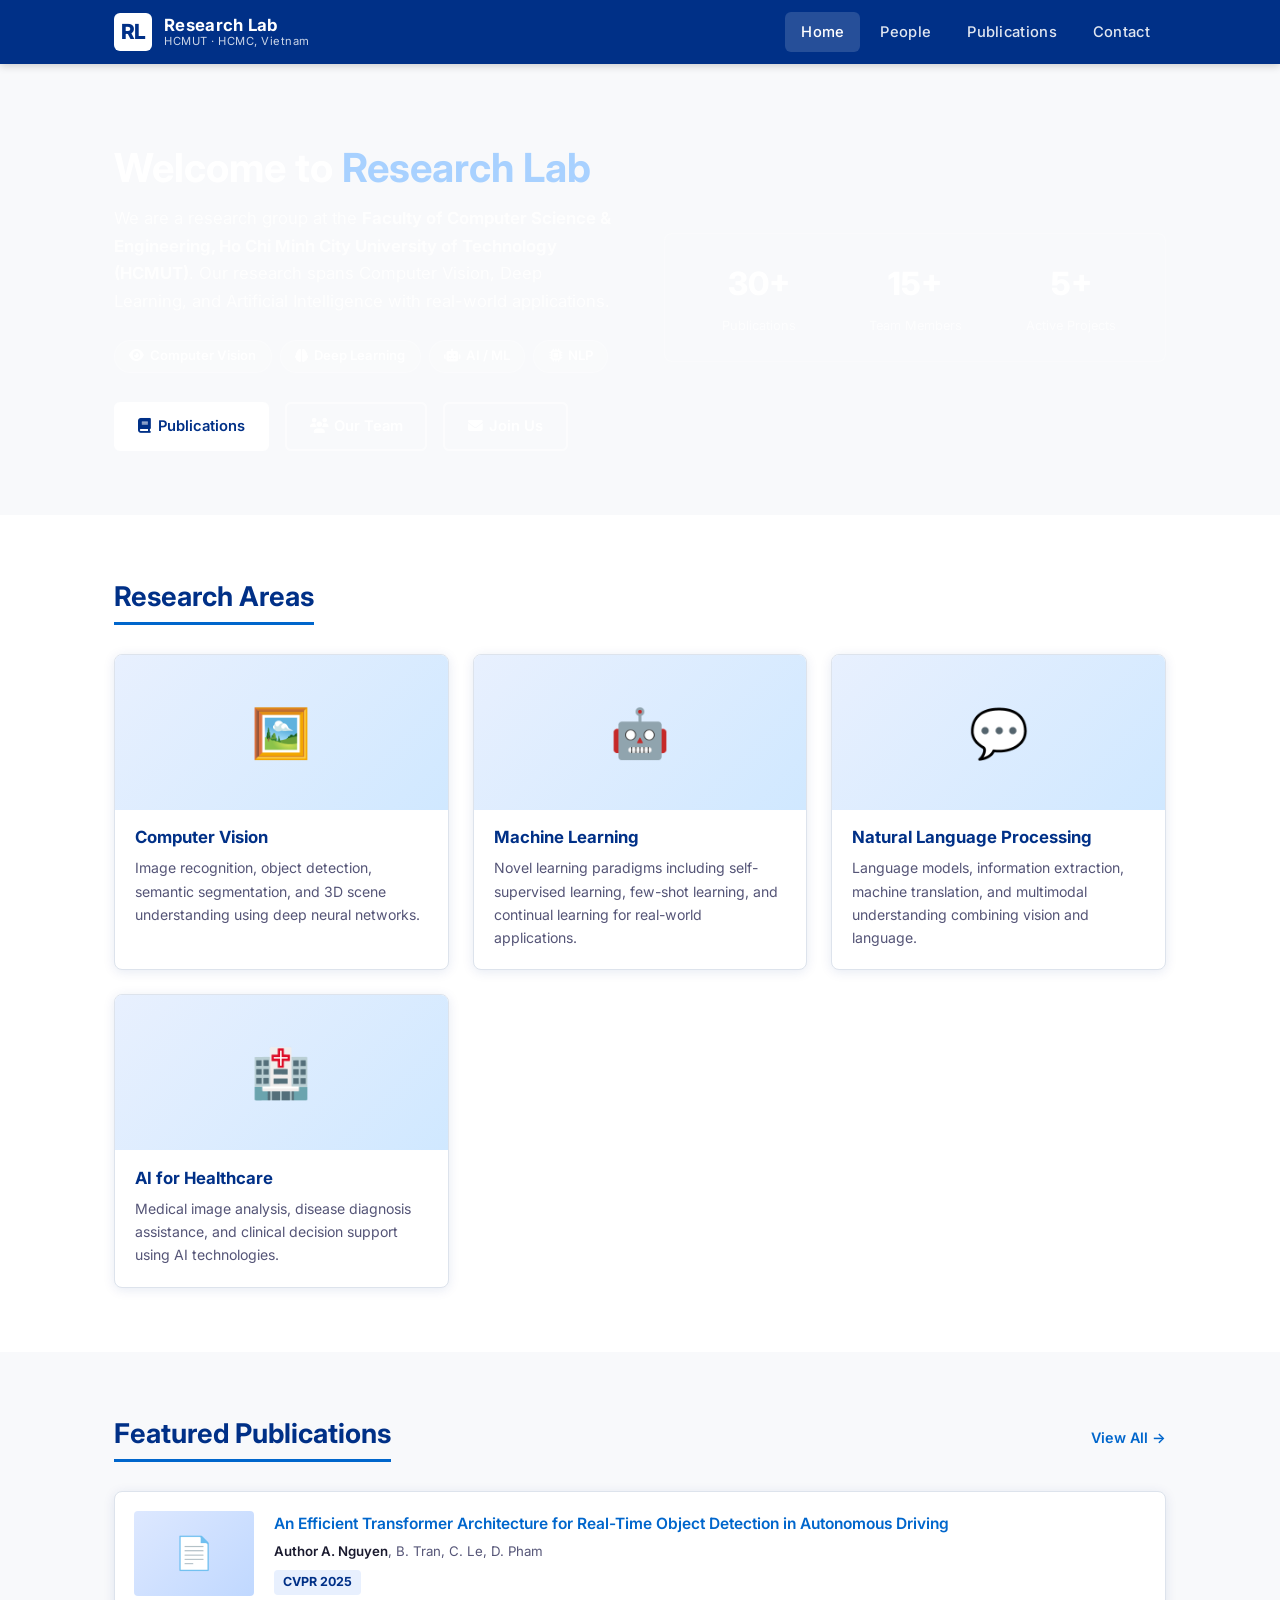
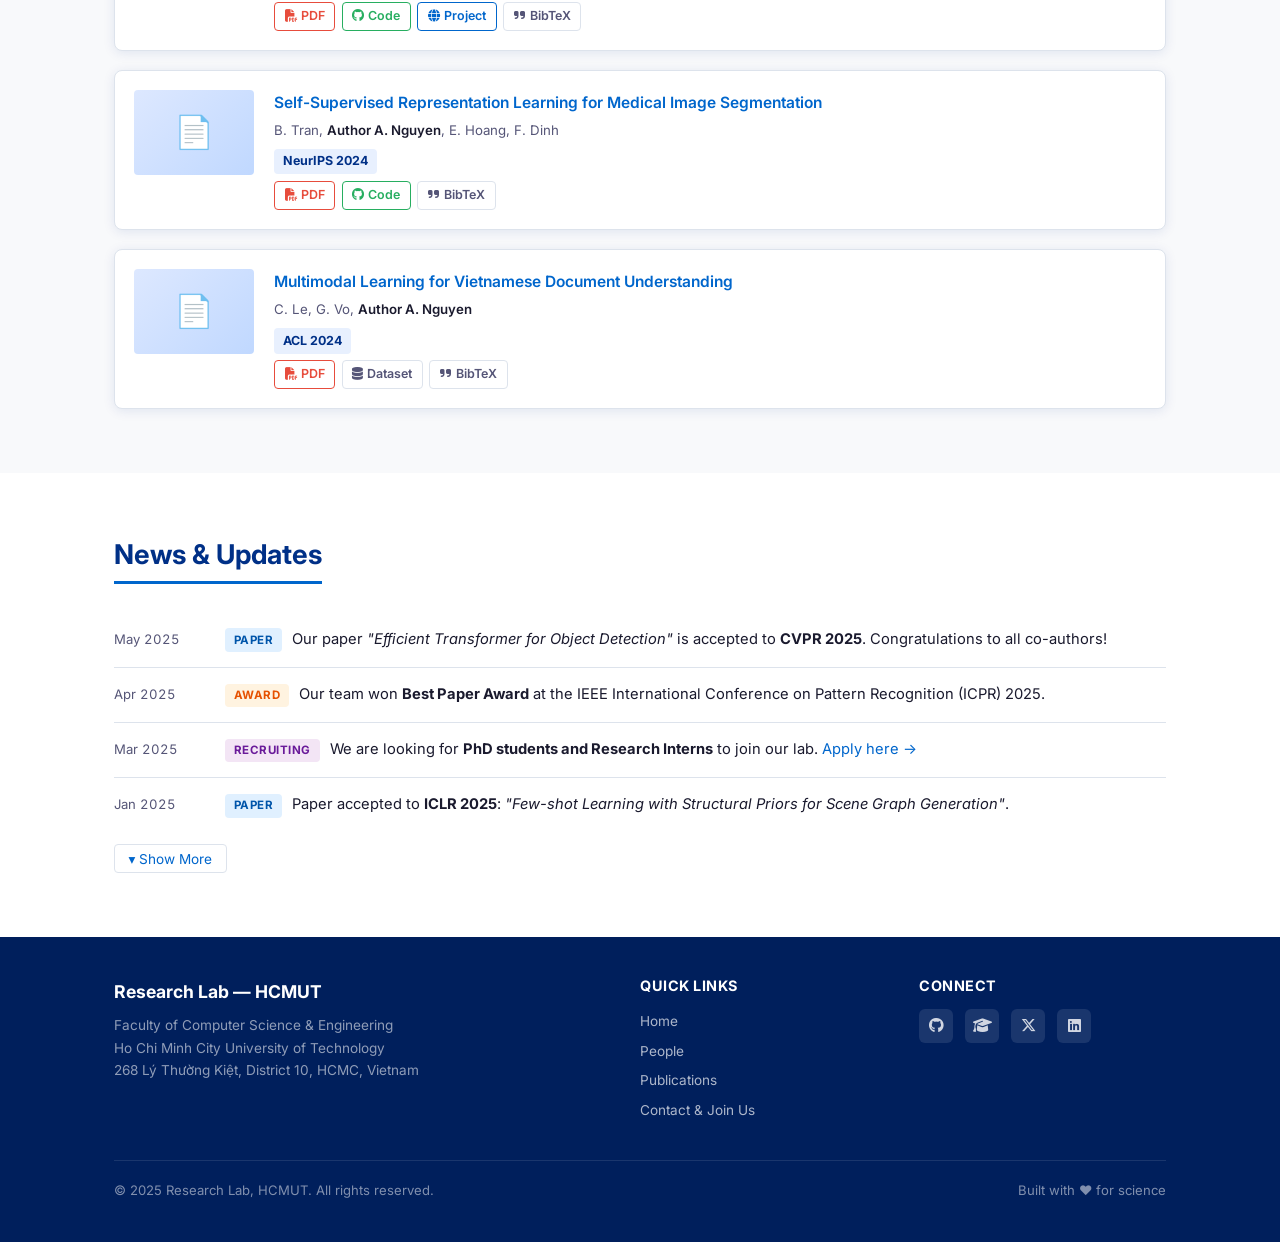
==== index.html @ 27152683 "Initial commit: research lab website for HCMUT" ====
<!DOCTYPE html>
<html lang="en">
<head>
  <meta charset="UTF-8" />
  <meta name="viewport" content="width=device-width, initial-scale=1.0" />
  <title>Research Lab — HCMUT</title>
  <meta name="description" content="Research Lab at Ho Chi Minh City University of Technology. We focus on Computer Vision, Machine Learning, and Artificial Intelligence." />
  <link rel="stylesheet" href="css/style.css" />
  <!-- Google Fonts -->
  <link rel="preconnect" href="https://fonts.googleapis.com" />
  <link href="https://fonts.googleapis.com/css2?family=Inter:wght@400;500;600;700;800&display=swap" rel="stylesheet" />
  <!-- Font Awesome Icons -->
  <link rel="stylesheet" href="https://cdnjs.cloudflare.com/ajax/libs/font-awesome/6.5.0/css/all.min.css" />
</head>
<body>

<!-- ===== NAVBAR ===== -->
<nav class="navbar">
  <div class="navbar-inner">
    <a href="index.html" class="navbar-brand">
      <div class="lab-icon">RL</div>
      <div class="lab-name">
        Research Lab
        <small>HCMUT · HCMC, Vietnam</small>
      </div>
    </a>
    <button class="nav-toggle" aria-label="Toggle menu">
      <span></span><span></span><span></span>
    </button>
    <ul class="nav-links">
      <li><a href="index.html" class="active">Home</a></li>
      <li><a href="people.html">People</a></li>
      <li><a href="publications.html">Publications</a></li>
      <li><a href="contact.html">Contact</a></li>
    </ul>
  </div>
</nav>

<!-- ===== HERO ===== -->
<section class="hero">
  <div class="container">
    <div class="hero-inner">
      <div class="hero-text">
        <h1>Welcome to <span>Research Lab</span></h1>
        <p>
          We are a research group at the <strong>Faculty of Computer Science &amp; Engineering,
          Ho Chi Minh City University of Technology (HCMUT)</strong>. Our research spans
          Computer Vision, Deep Learning, and Artificial Intelligence with real-world applications.
        </p>
        <div class="hero-badges">
          <span class="badge"><i class="fa-solid fa-eye"></i> &nbsp;Computer Vision</span>
          <span class="badge"><i class="fa-solid fa-brain"></i> &nbsp;Deep Learning</span>
          <span class="badge"><i class="fa-solid fa-robot"></i> &nbsp;AI / ML</span>
          <span class="badge"><i class="fa-solid fa-microchip"></i> &nbsp;NLP</span>
        </div>
        <div class="hero-cta">
          <a href="publications.html" class="btn btn-white"><i class="fa-solid fa-book"></i> Publications</a>
          <a href="people.html" class="btn btn-outline-white"><i class="fa-solid fa-users"></i> Our Team</a>
          <a href="contact.html" class="btn btn-outline-white"><i class="fa-solid fa-envelope"></i> Join Us</a>
        </div>
      </div>
      <div class="hero-stats">
        <div class="stat-item">
          <span class="stat-num">30+</span>
          <span class="stat-label">Publications</span>
        </div>
        <div class="stat-item">
          <span class="stat-num">15+</span>
          <span class="stat-label">Team Members</span>
        </div>
        <div class="stat-item">
          <span class="stat-num">5+</span>
          <span class="stat-label">Active Projects</span>
        </div>
      </div>
    </div>
  </div>
</section>

<!-- ===== RESEARCH AREAS ===== -->
<section id="research">
  <div class="container">
    <h2 class="section-title">Research Areas</h2>
    <div class="research-grid">

      <div class="research-card">
        <div class="research-card-img">🖼️</div>
        <div class="research-card-body">
          <h3>Computer Vision</h3>
          <p>Image recognition, object detection, semantic segmentation, and 3D scene understanding using deep neural networks.</p>
        </div>
      </div>

      <div class="research-card">
        <div class="research-card-img">🤖</div>
        <div class="research-card-body">
          <h3>Machine Learning</h3>
          <p>Novel learning paradigms including self-supervised learning, few-shot learning, and continual learning for real-world applications.</p>
        </div>
      </div>

      <div class="research-card">
        <div class="research-card-img">💬</div>
        <div class="research-card-body">
          <h3>Natural Language Processing</h3>
          <p>Language models, information extraction, machine translation, and multimodal understanding combining vision and language.</p>
        </div>
      </div>

      <div class="research-card">
        <div class="research-card-img">🏥</div>
        <div class="research-card-body">
          <h3>AI for Healthcare</h3>
          <p>Medical image analysis, disease diagnosis assistance, and clinical decision support using AI technologies.</p>
        </div>
      </div>

    </div>
  </div>
</section>

<!-- ===== FEATURED PUBLICATIONS ===== -->
<section id="featured-pubs" style="background: var(--bg-section);">
  <div class="container">
    <div style="display: flex; justify-content: space-between; align-items: baseline; margin-bottom: 1.8rem; flex-wrap: wrap; gap: 0.5rem;">
      <h2 class="section-title" style="margin-bottom: 0;">Featured Publications</h2>
      <a href="publications.html" class="view-all-link">View All &rarr;</a>
    </div>

    <div class="featured-papers">

      <!-- Paper 1 -->
      <div class="paper-card">
        <div class="paper-thumb">📄</div>
        <div class="paper-info">
          <div class="paper-title">
            <a href="#">An Efficient Transformer Architecture for Real-Time Object Detection in Autonomous Driving</a>
          </div>
          <div class="paper-authors">
            <em>Author A. Nguyen</em>, B. Tran, C. Le, D. Pham
          </div>
          <span class="paper-venue-tag">CVPR 2025</span>
          <div class="paper-links">
            <a href="#" class="paper-link pdf"><i class="fa-solid fa-file-pdf"></i> PDF</a>
            <a href="#" class="paper-link code"><i class="fa-brands fa-github"></i> Code</a>
            <a href="#" class="paper-link project"><i class="fa-solid fa-globe"></i> Project</a>
            <a href="#" class="paper-link"><i class="fa-solid fa-quote-right"></i> BibTeX</a>
          </div>
        </div>
      </div>

      <!-- Paper 2 -->
      <div class="paper-card">
        <div class="paper-thumb">📄</div>
        <div class="paper-info">
          <div class="paper-title">
            <a href="#">Self-Supervised Representation Learning for Medical Image Segmentation</a>
          </div>
          <div class="paper-authors">
            B. Tran, <em>Author A. Nguyen</em>, E. Hoang, F. Dinh
          </div>
          <span class="paper-venue-tag">NeurIPS 2024</span>
          <div class="paper-links">
            <a href="#" class="paper-link pdf"><i class="fa-solid fa-file-pdf"></i> PDF</a>
            <a href="#" class="paper-link code"><i class="fa-brands fa-github"></i> Code</a>
            <a href="#" class="paper-link"><i class="fa-solid fa-quote-right"></i> BibTeX</a>
          </div>
        </div>
      </div>

      <!-- Paper 3 -->
      <div class="paper-card">
        <div class="paper-thumb">📄</div>
        <div class="paper-info">
          <div class="paper-title">
            <a href="#">Multimodal Learning for Vietnamese Document Understanding</a>
          </div>
          <div class="paper-authors">
            C. Le, G. Vo, <em>Author A. Nguyen</em>
          </div>
          <span class="paper-venue-tag">ACL 2024</span>
          <div class="paper-links">
            <a href="#" class="paper-link pdf"><i class="fa-solid fa-file-pdf"></i> PDF</a>
            <a href="#" class="paper-link"><i class="fa-solid fa-database"></i> Dataset</a>
            <a href="#" class="paper-link"><i class="fa-solid fa-quote-right"></i> BibTeX</a>
          </div>
        </div>
      </div>

    </div>
  </div>
</section>

<!-- ===== NEWS ===== -->
<section id="news">
  <div class="container">
    <h2 class="section-title">News &amp; Updates</h2>

    <ul class="news-list">
      <li class="news-item">
        <span class="news-date">May 2025</span>
        <div class="news-content">
          <span class="news-tag tag-paper">Paper</span>
          Our paper <em>"Efficient Transformer for Object Detection"</em> is accepted to <strong>CVPR 2025</strong>. Congratulations to all co-authors!
        </div>
      </li>
      <li class="news-item">
        <span class="news-date">Apr 2025</span>
        <div class="news-content">
          <span class="news-tag tag-award">Award</span>
          Our team won <strong>Best Paper Award</strong> at the IEEE International Conference on Pattern Recognition (ICPR) 2025.
        </div>
      </li>
      <li class="news-item">
        <span class="news-date">Mar 2025</span>
        <div class="news-content">
          <span class="news-tag tag-recruit">Recruiting</span>
          We are looking for <strong>PhD students and Research Interns</strong> to join our lab. <a href="contact.html">Apply here &rarr;</a>
        </div>
      </li>
      <li class="news-item">
        <span class="news-date">Jan 2025</span>
        <div class="news-content">
          <span class="news-tag tag-paper">Paper</span>
          Paper accepted to <strong>ICLR 2025</strong>: <em>"Few-shot Learning with Structural Priors for Scene Graph Generation"</em>.
        </div>
      </li>
    </ul>

    <!-- Extra news (hidden by default) -->
    <div id="news-extra" style="display: none;">
      <ul class="news-list">
        <li class="news-item">
          <span class="news-date">Dec 2024</span>
          <div class="news-content">
            <span class="news-tag tag-paper">Paper</span>
            Paper accepted to <strong>NeurIPS 2024</strong>: <em>"Self-Supervised Representation Learning for Medical Image Segmentation"</em>.
          </div>
        </li>
        <li class="news-item">
          <span class="news-date">Sep 2024</span>
          <div class="news-content">
            <span class="news-tag tag-event">Event</span>
            Prof. [PI Name] gave an invited talk at the Vietnam AI Summit 2024 in Hanoi.
          </div>
        </li>
        <li class="news-item">
          <span class="news-date">Jun 2024</span>
          <div class="news-content">
            <span class="news-tag tag-paper">Paper</span>
            Paper accepted to <strong>ACL 2024</strong>: <em>"Multimodal Learning for Vietnamese Document Understanding"</em>.
          </div>
        </li>
        <li class="news-item">
          <span class="news-date">Mar 2024</span>
          <div class="news-content">
            <span class="news-tag tag-award">Award</span>
            Our lab received a research grant from the <strong>Vietnam National Foundation for Science and Technology Development (NAFOSTED)</strong>.
          </div>
        </li>
        <li class="news-item">
          <span class="news-date">Nov 2023</span>
          <div class="news-content">
            <span class="news-tag tag-paper">Paper</span>
            Paper accepted to <strong>ICCV 2023</strong>: <em>"Cross-Modal Knowledge Distillation for Compact Visual Models"</em>.
          </div>
        </li>
      </ul>
    </div>

    <button id="news-toggle-btn" class="news-toggle-btn">▾ Show More</button>
  </div>
</section>

<!-- ===== FOOTER ===== -->
<footer>
  <div class="container">
    <div class="footer-inner">
      <div class="footer-brand">
        <div class="footer-title">Research Lab — HCMUT</div>
        <p>Faculty of Computer Science &amp; Engineering<br>
        Ho Chi Minh City University of Technology<br>
        268 Lý Thường Kiệt, District 10, HCMC, Vietnam</p>
      </div>
      <div class="footer-links">
        <h4>Quick Links</h4>
        <ul>
          <li><a href="index.html">Home</a></li>
          <li><a href="people.html">People</a></li>
          <li><a href="publications.html">Publications</a></li>
          <li><a href="contact.html">Contact &amp; Join Us</a></li>
        </ul>
      </div>
      <div class="footer-social">
        <h4>Connect</h4>
        <div class="social-icons">
          <a href="#" class="social-icon" title="GitHub"><i class="fa-brands fa-github"></i></a>
          <a href="#" class="social-icon" title="Google Scholar"><i class="fa-solid fa-graduation-cap"></i></a>
          <a href="#" class="social-icon" title="Twitter/X"><i class="fa-brands fa-x-twitter"></i></a>
          <a href="#" class="social-icon" title="LinkedIn"><i class="fa-brands fa-linkedin"></i></a>
        </div>
      </div>
    </div>
    <div class="footer-bottom">
      <span>&copy; 2025 Research Lab, HCMUT. All rights reserved.</span>
      <span>Built with ❤️ for science</span>
    </div>
  </div>
</footer>

<script src="js/main.js"></script>
</body>
</html>
---- css/style.css ----
/* ===== ROOT VARIABLES ===== */
:root {
  --primary: #003087;
  --primary-dark: #001f5c;
  --accent: #0066CC;
  --accent-light: #e8f0fe;
  --bg: #FFFFFF;
  --bg-section: #f8f9fb;
  --text: #1a1a2e;
  --text-secondary: #555577;
  --border: #dde3ec;
  --shadow: 0 2px 12px rgba(0, 48, 135, 0.10);
  --shadow-hover: 0 6px 24px rgba(0, 48, 135, 0.18);
  --radius: 8px;
  --transition: 0.22s ease;
  --max-width: 1100px;
  --font-main: 'Inter', 'Segoe UI', system-ui, sans-serif;
  --font-serif: 'Georgia', 'Times New Roman', serif;
}

/* ===== RESET & BASE ===== */
*, *::before, *::after { box-sizing: border-box; margin: 0; padding: 0; }

html { scroll-behavior: smooth; font-size: 16px; }

body {
  font-family: var(--font-main);
  color: var(--text);
  background: var(--bg);
  line-height: 1.65;
  -webkit-font-smoothing: antialiased;
}

a { color: var(--accent); text-decoration: none; transition: color var(--transition); }
a:hover { color: var(--primary); text-decoration: underline; }

img { max-width: 100%; display: block; }

/* ===== TYPOGRAPHY ===== */
h1, h2, h3, h4 { line-height: 1.3; font-weight: 700; }
h1 { font-size: 2.4rem; }
h2 { font-size: 1.85rem; }
h3 { font-size: 1.25rem; }
h4 { font-size: 1.05rem; }
p { margin-bottom: 0.9em; }

.section-title {
  font-size: 1.7rem;
  font-weight: 700;
  color: var(--primary);
  padding-bottom: 0.5rem;
  border-bottom: 3px solid var(--accent);
  display: inline-block;
  margin-bottom: 1.8rem;
}

/* ===== LAYOUT ===== */
.container { max-width: var(--max-width); margin: 0 auto; padding: 0 1.5rem; }
section { padding: 4rem 0; }
section:nth-child(even) { background: var(--bg-section); }

/* ===== NAVBAR ===== */
.navbar {
  position: sticky;
  top: 0;
  z-index: 1000;
  background: var(--primary);
  box-shadow: 0 2px 8px rgba(0,0,0,0.18);
}

.navbar-inner {
  display: flex;
  align-items: center;
  justify-content: space-between;
  max-width: var(--max-width);
  margin: 0 auto;
  padding: 0 1.5rem;
  height: 64px;
}

.navbar-brand {
  display: flex;
  align-items: center;
  gap: 0.75rem;
  text-decoration: none;
}

.navbar-brand .lab-icon {
  width: 38px;
  height: 38px;
  background: white;
  border-radius: 6px;
  display: flex;
  align-items: center;
  justify-content: center;
  font-size: 1.3rem;
  font-weight: 800;
  color: var(--primary);
  letter-spacing: -1px;
  flex-shrink: 0;
}

.navbar-brand .lab-name {
  color: white;
  font-size: 1.05rem;
  font-weight: 700;
  letter-spacing: 0.3px;
  line-height: 1.2;
}

.navbar-brand .lab-name small {
  display: block;
  font-size: 0.7rem;
  font-weight: 400;
  opacity: 0.8;
  letter-spacing: 0.5px;
}

.nav-links {
  display: flex;
  gap: 0.25rem;
  list-style: none;
}

.nav-links a {
  display: block;
  color: rgba(255,255,255,0.88);
  padding: 0.5rem 1rem;
  border-radius: 6px;
  font-size: 0.92rem;
  font-weight: 500;
  letter-spacing: 0.3px;
  transition: background var(--transition), color var(--transition);
  text-decoration: none;
}

.nav-links a:hover, .nav-links a.active {
  background: rgba(255,255,255,0.15);
  color: white;
  text-decoration: none;
}

.nav-toggle {
  display: none;
  flex-direction: column;
  gap: 5px;
  cursor: pointer;
  padding: 4px;
}
.nav-toggle span {
  width: 24px;
  height: 2px;
  background: white;
  border-radius: 2px;
  transition: var(--transition);
}

/* ===== HERO ===== */
.hero {
  background: linear-gradient(135deg, var(--primary) 0%, var(--accent) 100%);
  color: white;
  padding: 5rem 0 4rem;
}

.hero-inner {
  display: grid;
  grid-template-columns: 1fr 1fr;
  gap: 3rem;
  align-items: center;
}

.hero-text h1 { font-size: 2.5rem; margin-bottom: 0.8rem; line-height: 1.2; }
.hero-text h1 span { color: #a8d1ff; }
.hero-text p { font-size: 1.05rem; opacity: 0.92; margin-bottom: 1.5rem; }

.hero-badges {
  display: flex;
  flex-wrap: wrap;
  gap: 0.5rem;
  margin-bottom: 1.8rem;
}

.badge {
  display: inline-block;
  padding: 0.3rem 0.9rem;
  border-radius: 20px;
  font-size: 0.82rem;
  font-weight: 600;
  background: rgba(255,255,255,0.15);
  border: 1px solid rgba(255,255,255,0.3);
  color: white;
}

.hero-cta { display: flex; gap: 1rem; flex-wrap: wrap; }

.btn {
  display: inline-flex;
  align-items: center;
  gap: 0.4rem;
  padding: 0.65rem 1.4rem;
  border-radius: 6px;
  font-size: 0.92rem;
  font-weight: 600;
  cursor: pointer;
  transition: all var(--transition);
  text-decoration: none;
  border: 2px solid transparent;
}

.btn-white {
  background: white;
  color: var(--primary);
  border-color: white;
}
.btn-white:hover { background: var(--accent-light); color: var(--primary); text-decoration: none; }

.btn-outline-white {
  background: transparent;
  color: white;
  border-color: rgba(255,255,255,0.6);
}
.btn-outline-white:hover { background: rgba(255,255,255,0.12); color: white; text-decoration: none; }

.btn-primary {
  background: var(--primary);
  color: white;
  border-color: var(--primary);
}
.btn-primary:hover { background: var(--primary-dark); text-decoration: none; color: white; }

.hero-stats {
  display: grid;
  grid-template-columns: repeat(3, 1fr);
  gap: 1rem;
  background: rgba(255,255,255,0.1);
  border-radius: var(--radius);
  padding: 1.5rem;
  border: 1px solid rgba(255,255,255,0.2);
}

.stat-item { text-align: center; }
.stat-item .stat-num { font-size: 2rem; font-weight: 800; display: block; }
.stat-item .stat-label { font-size: 0.8rem; opacity: 0.8; }

/* ===== NEWS ===== */
.news-list { list-style: none; }

.news-item {
  display: flex;
  gap: 1rem;
  padding: 0.9rem 0;
  border-bottom: 1px solid var(--border);
  align-items: flex-start;
}

.news-item:last-child { border-bottom: none; }

.news-date {
  flex-shrink: 0;
  font-size: 0.82rem;
  color: var(--text-secondary);
  min-width: 95px;
  padding-top: 2px;
  font-variant-numeric: tabular-nums;
}

.news-tag {
  display: inline-block;
  padding: 0.15rem 0.55rem;
  border-radius: 4px;
  font-size: 0.72rem;
  font-weight: 700;
  text-transform: uppercase;
  letter-spacing: 0.5px;
  margin-right: 0.4rem;
  flex-shrink: 0;
}

.tag-paper { background: #e0f0ff; color: #0055aa; }
.tag-award { background: #fff3e0; color: #e65100; }
.tag-event { background: #e8f5e9; color: #1b5e20; }
.tag-recruit { background: #f3e5f5; color: #6a1b9a; }
.tag-misc { background: #f5f5f5; color: #555; }

.news-content { flex: 1; font-size: 0.92rem; }
.news-toggle-btn {
  display: inline-flex;
  align-items: center;
  gap: 0.35rem;
  background: none;
  border: 1px solid var(--border);
  color: var(--accent);
  cursor: pointer;
  font-size: 0.85rem;
  padding: 0.35rem 0.85rem;
  border-radius: 4px;
  margin-top: 0.75rem;
  transition: all var(--transition);
  font-family: var(--font-main);
}
.news-toggle-btn:hover { background: var(--accent-light); }

/* ===== RESEARCH AREAS ===== */
.research-grid {
  display: grid;
  grid-template-columns: repeat(auto-fill, minmax(260px, 1fr));
  gap: 1.5rem;
}

.research-card {
  background: white;
  border-radius: var(--radius);
  border: 1px solid var(--border);
  overflow: hidden;
  box-shadow: var(--shadow);
  transition: transform var(--transition), box-shadow var(--transition);
}

.research-card:hover { transform: translateY(-4px); box-shadow: var(--shadow-hover); }

.research-card-img {
  height: 155px;
  background: linear-gradient(135deg, var(--accent-light), #d0e8ff);
  display: flex;
  align-items: center;
  justify-content: center;
  font-size: 3rem;
  overflow: hidden;
}

.research-card-img img { width: 100%; height: 100%; object-fit: cover; }

.research-card-body { padding: 1.1rem 1.25rem 1.25rem; }
.research-card-body h3 { font-size: 1.05rem; color: var(--primary); margin-bottom: 0.45rem; }
.research-card-body p { font-size: 0.88rem; color: var(--text-secondary); margin: 0; }

/* ===== FEATURED PAPERS (HOME) ===== */
.featured-papers { display: flex; flex-direction: column; gap: 1.2rem; }

.paper-card {
  display: flex;
  gap: 1.25rem;
  background: white;
  border: 1px solid var(--border);
  border-radius: var(--radius);
  padding: 1.2rem;
  box-shadow: var(--shadow);
  transition: box-shadow var(--transition);
}

.paper-card:hover { box-shadow: var(--shadow-hover); }

.paper-thumb {
  flex-shrink: 0;
  width: 120px;
  height: 85px;
  border-radius: 4px;
  background: linear-gradient(135deg, #dde8ff, #c0d8ff);
  overflow: hidden;
  display: flex;
  align-items: center;
  justify-content: center;
  font-size: 2rem;
}

.paper-thumb img { width: 100%; height: 100%; object-fit: cover; }

.paper-info { flex: 1; min-width: 0; }
.paper-info .paper-title { font-size: 0.97rem; font-weight: 600; color: var(--primary); margin-bottom: 0.25rem; }
.paper-info .paper-authors { font-size: 0.83rem; color: var(--text-secondary); margin-bottom: 0.3rem; }
.paper-info .paper-authors em { color: var(--text); font-style: normal; font-weight: 600; }
.paper-venue-tag {
  display: inline-block;
  font-size: 0.78rem;
  font-weight: 700;
  padding: 0.15rem 0.55rem;
  border-radius: 4px;
  background: var(--accent-light);
  color: var(--primary);
  margin-bottom: 0.4rem;
}

.paper-links { display: flex; flex-wrap: wrap; gap: 0.4rem; }
.paper-link {
  display: inline-flex;
  align-items: center;
  gap: 0.25rem;
  padding: 0.2rem 0.6rem;
  border-radius: 4px;
  font-size: 0.78rem;
  font-weight: 600;
  border: 1px solid var(--border);
  color: var(--text-secondary);
  transition: all var(--transition);
  text-decoration: none;
}
.paper-link:hover { background: var(--accent-light); color: var(--accent); border-color: var(--accent); text-decoration: none; }
.paper-link.pdf { border-color: #e74c3c; color: #e74c3c; }
.paper-link.pdf:hover { background: #ffeaea; }
.paper-link.code { border-color: #27ae60; color: #27ae60; }
.paper-link.code:hover { background: #eafaf1; }
.paper-link.project { border-color: var(--accent); color: var(--accent); }
.paper-link.project:hover { background: var(--accent-light); }

/* ===== PUBLICATIONS PAGE ===== */
.pub-year-nav {
  display: flex;
  gap: 0.5rem;
  flex-wrap: wrap;
  margin-bottom: 2.5rem;
}

.pub-year-btn {
  padding: 0.4rem 1rem;
  border-radius: 20px;
  border: 2px solid var(--border);
  background: white;
  color: var(--text-secondary);
  font-size: 0.88rem;
  font-weight: 600;
  cursor: pointer;
  transition: all var(--transition);
  font-family: var(--font-main);
}

.pub-year-btn:hover, .pub-year-btn.active {
  background: var(--primary);
  color: white;
  border-color: var(--primary);
}

.pub-year-section { margin-bottom: 3rem; }

.pub-year-heading {
  font-size: 1.5rem;
  font-weight: 800;
  color: var(--primary);
  border-left: 4px solid var(--accent);
  padding-left: 0.9rem;
  margin-bottom: 1.5rem;
}

.pub-list { display: flex; flex-direction: column; gap: 1.2rem; }

.pub-item {
  display: flex;
  gap: 1.5rem;
  background: white;
  border: 1px solid var(--border);
  border-radius: var(--radius);
  padding: 1.25rem;
  box-shadow: var(--shadow);
  transition: box-shadow var(--transition);
}

.pub-item:hover { box-shadow: var(--shadow-hover); }

.pub-thumb {
  flex-shrink: 0;
  width: 135px;
  height: 95px;
  border-radius: 4px;
  background: linear-gradient(135deg, #dde8ff, #c0d8ff);
  overflow: hidden;
  display: flex;
  align-items: center;
  justify-content: center;
  font-size: 2rem;
}

.pub-thumb img { width: 100%; height: 100%; object-fit: cover; }

.pub-details { flex: 1; min-width: 0; }
.pub-title { font-size: 1rem; font-weight: 700; color: var(--primary); margin-bottom: 0.3rem; }
.pub-authors { font-size: 0.85rem; color: var(--text-secondary); margin-bottom: 0.3rem; }
.pub-authors em { color: var(--text); font-style: normal; font-weight: 600; text-decoration: underline; }
.pub-venue { font-size: 0.85rem; margin-bottom: 0.55rem; }
.pub-venue strong { color: var(--text); }
.pub-venue .venue-badge {
  display: inline-block;
  padding: 0.15rem 0.55rem;
  border-radius: 4px;
  font-size: 0.78rem;
  font-weight: 700;
  background: var(--accent-light);
  color: var(--primary);
  margin-left: 0.4rem;
}
.pub-venue .highlight-badge {
  background: #fff3cd;
  color: #856404;
}

.pub-links { display: flex; flex-wrap: wrap; gap: 0.4rem; margin-bottom: 0.5rem; }

.bibtex-block {
  display: none;
  background: #f4f6f9;
  border: 1px solid var(--border);
  border-radius: 4px;
  padding: 0.8rem 1rem;
  font-family: 'Courier New', monospace;
  font-size: 0.78rem;
  color: var(--text);
  white-space: pre-wrap;
  word-break: break-all;
  margin-top: 0.5rem;
}

.bibtex-block.open { display: block; }

/* ===== PEOPLE PAGE ===== */
.people-section { margin-bottom: 3rem; }

.people-section-title {
  font-size: 1.25rem;
  font-weight: 700;
  color: var(--primary);
  border-bottom: 2px solid var(--border);
  padding-bottom: 0.5rem;
  margin-bottom: 1.5rem;
}

.pi-card {
  display: flex;
  gap: 2rem;
  background: white;
  border: 1px solid var(--border);
  border-radius: var(--radius);
  padding: 2rem;
  box-shadow: var(--shadow);
  margin-bottom: 1.5rem;
  align-items: flex-start;
}

.pi-photo {
  flex-shrink: 0;
  width: 150px;
  height: 150px;
  border-radius: 50%;
  overflow: hidden;
  border: 3px solid var(--accent-light);
  box-shadow: 0 3px 10px rgba(0,48,135,0.12);
  background: linear-gradient(135deg, #dde8ff, #c0d8ff);
  display: flex;
  align-items: center;
  justify-content: center;
  font-size: 3rem;
}

.pi-photo img { width: 100%; height: 100%; object-fit: cover; }

.pi-info h3 { font-size: 1.5rem; color: var(--primary); margin-bottom: 0.2rem; }
.pi-info .pi-title { color: var(--text-secondary); font-size: 0.95rem; margin-bottom: 0.15rem; }
.pi-info .pi-affil { color: var(--text-secondary); font-size: 0.88rem; margin-bottom: 0.8rem; }
.pi-info p { font-size: 0.92rem; color: var(--text); margin-bottom: 0.75rem; }
.pi-links { display: flex; flex-wrap: wrap; gap: 0.5rem; }
.pi-link {
  display: inline-flex;
  align-items: center;
  gap: 0.3rem;
  padding: 0.3rem 0.8rem;
  border-radius: 5px;
  font-size: 0.83rem;
  font-weight: 600;
  border: 1px solid var(--border);
  color: var(--text-secondary);
  transition: all var(--transition);
  text-decoration: none;
}
.pi-link:hover { background: var(--accent-light); color: var(--accent); border-color: var(--accent); text-decoration: none; }

.members-grid {
  display: grid;
  grid-template-columns: repeat(auto-fill, minmax(200px, 1fr));
  gap: 1.2rem;
}

.member-card {
  background: white;
  border: 1px solid var(--border);
  border-radius: var(--radius);
  padding: 1.25rem;
  text-align: center;
  box-shadow: var(--shadow);
  transition: transform var(--transition), box-shadow var(--transition);
}

.member-card:hover { transform: translateY(-3px); box-shadow: var(--shadow-hover); }

.member-photo {
  width: 90px;
  height: 90px;
  border-radius: 50%;
  margin: 0 auto 0.9rem;
  overflow: hidden;
  background: linear-gradient(135deg, #dde8ff, #c0d8ff);
  display: flex;
  align-items: center;
  justify-content: center;
  font-size: 2rem;
  border: 2px solid var(--accent-light);
}

.member-photo img { width: 100%; height: 100%; object-fit: cover; }

.member-name { font-size: 0.97rem; font-weight: 700; color: var(--primary); margin-bottom: 0.2rem; }
.member-role { font-size: 0.8rem; color: var(--text-secondary); margin-bottom: 0.15rem; }
.member-start { font-size: 0.76rem; color: var(--border); color: #aaa; margin-bottom: 0.6rem; }
.member-links { display: flex; justify-content: center; gap: 0.4rem; }
.member-link {
  width: 28px;
  height: 28px;
  border-radius: 50%;
  border: 1px solid var(--border);
  display: flex;
  align-items: center;
  justify-content: center;
  font-size: 0.75rem;
  color: var(--text-secondary);
  transition: all var(--transition);
  text-decoration: none;
}
.member-link:hover { background: var(--accent-light); color: var(--accent); border-color: var(--accent); text-decoration: none; }

.alumni-table { width: 100%; border-collapse: collapse; font-size: 0.9rem; }
.alumni-table th, .alumni-table td { padding: 0.7rem 1rem; text-align: left; border-bottom: 1px solid var(--border); }
.alumni-table th { background: var(--bg-section); font-weight: 700; color: var(--primary); font-size: 0.83rem; text-transform: uppercase; letter-spacing: 0.5px; }
.alumni-table tr:hover td { background: var(--accent-light); }

/* ===== CONTACT PAGE ===== */
.contact-grid { display: grid; grid-template-columns: 1fr 1fr; gap: 2.5rem; }

.contact-info-block {
  background: white;
  border: 1px solid var(--border);
  border-radius: var(--radius);
  padding: 2rem;
  box-shadow: var(--shadow);
}

.contact-info-block h3 { color: var(--primary); margin-bottom: 1.2rem; font-size: 1.15rem; }

.contact-item {
  display: flex;
  gap: 0.8rem;
  margin-bottom: 1.1rem;
  align-items: flex-start;
}

.contact-icon {
  width: 36px;
  height: 36px;
  border-radius: 8px;
  background: var(--accent-light);
  color: var(--accent);
  display: flex;
  align-items: center;
  justify-content: center;
  font-size: 1rem;
  flex-shrink: 0;
}

.contact-text strong { display: block; font-size: 0.83rem; text-transform: uppercase; letter-spacing: 0.5px; color: var(--text-secondary); margin-bottom: 0.2rem; }
.contact-text span, .contact-text a { font-size: 0.92rem; color: var(--text); }

.map-container {
  border-radius: var(--radius);
  overflow: hidden;
  border: 1px solid var(--border);
  height: 280px;
  background: #e8ecf0;
  display: flex;
  align-items: center;
  justify-content: center;
  color: var(--text-secondary);
  font-size: 0.9rem;
}

.map-container iframe { width: 100%; height: 100%; border: none; }

.opening-card {
  background: white;
  border: 1px solid var(--border);
  border-radius: var(--radius);
  padding: 1.5rem;
  margin-bottom: 1.2rem;
  border-left: 4px solid var(--accent);
  box-shadow: var(--shadow);
}

.opening-card h4 { color: var(--primary); margin-bottom: 0.5rem; }
.opening-card p { font-size: 0.9rem; color: var(--text-secondary); margin-bottom: 0.75rem; }

/* ===== FOOTER ===== */
footer {
  background: var(--primary-dark);
  color: rgba(255,255,255,0.75);
  padding: 2.5rem 0;
  font-size: 0.88rem;
}

.footer-inner {
  display: grid;
  grid-template-columns: 2fr 1fr 1fr;
  gap: 2rem;
  margin-bottom: 2rem;
}

.footer-brand .footer-title { color: white; font-size: 1.1rem; font-weight: 700; margin-bottom: 0.5rem; }
.footer-brand p { font-size: 0.85rem; opacity: 0.75; }
.footer-links h4, .footer-social h4 { color: white; font-size: 0.9rem; font-weight: 700; margin-bottom: 0.8rem; text-transform: uppercase; letter-spacing: 0.5px; }
.footer-links ul { list-style: none; }
.footer-links li { margin-bottom: 0.4rem; }
.footer-links a { color: rgba(255,255,255,0.68); font-size: 0.85rem; transition: color var(--transition); }
.footer-links a:hover { color: white; text-decoration: none; }
.social-icons { display: flex; gap: 0.75rem; }
.social-icon {
  width: 34px;
  height: 34px;
  border-radius: 6px;
  background: rgba(255,255,255,0.1);
  color: rgba(255,255,255,0.8);
  display: flex;
  align-items: center;
  justify-content: center;
  font-size: 0.95rem;
  transition: background var(--transition);
  text-decoration: none;
}
.social-icon:hover { background: rgba(255,255,255,0.22); color: white; text-decoration: none; }

.footer-bottom {
  border-top: 1px solid rgba(255,255,255,0.1);
  padding-top: 1.2rem;
  display: flex;
  justify-content: space-between;
  align-items: center;
  font-size: 0.82rem;
  color: rgba(255,255,255,0.5);
}

/* ===== BREADCRUMB ===== */
.page-header {
  background: linear-gradient(135deg, var(--primary) 0%, var(--accent) 100%);
  padding: 2.5rem 0;
  color: white;
}
.page-header h1 { font-size: 2rem; margin-bottom: 0.3rem; }
.page-header p { opacity: 0.85; font-size: 1rem; }

/* ===== UTILITY ===== */
.text-center { text-align: center; }
.mt-1 { margin-top: 0.5rem; }
.mt-2 { margin-top: 1rem; }
.mt-3 { margin-top: 1.5rem; }
.mb-1 { margin-bottom: 0.5rem; }
.view-all-link { font-size: 0.9rem; font-weight: 600; color: var(--accent); display: inline-flex; align-items: center; gap: 0.3rem; }
.view-all-link:hover { text-decoration: none; color: var(--primary); }

/* ===== RESPONSIVE ===== */
@media (max-width: 900px) {
  .hero-inner { grid-template-columns: 1fr; }
  .hero-stats { display: none; }
  .contact-grid { grid-template-columns: 1fr; }
  .footer-inner { grid-template-columns: 1fr 1fr; }
  .pub-item { flex-direction: column; }
  .pub-thumb { width: 100%; height: 160px; }
  .paper-card { flex-direction: column; }
  .paper-thumb { width: 100%; height: 130px; }
}

@media (max-width: 640px) {
  h1 { font-size: 1.8rem; }
  h2 { font-size: 1.5rem; }
  .section-title { font-size: 1.4rem; }
  .nav-links { display: none; flex-direction: column; position: absolute; top: 64px; left: 0; right: 0; background: var(--primary); padding: 0.5rem; }
  .nav-links.open { display: flex; }
  .nav-toggle { display: flex; }
  .pi-card { flex-direction: column; align-items: center; text-align: center; }
  .pi-links { justify-content: center; }
  .footer-inner { grid-template-columns: 1fr; }
  .footer-bottom { flex-direction: column; gap: 0.5rem; }
  .members-grid { grid-template-columns: repeat(auto-fill, minmax(160px, 1fr)); }
  .alumni-table { font-size: 0.8rem; }
  .alumni-table th, .alumni-table td { padding: 0.5rem; }
}
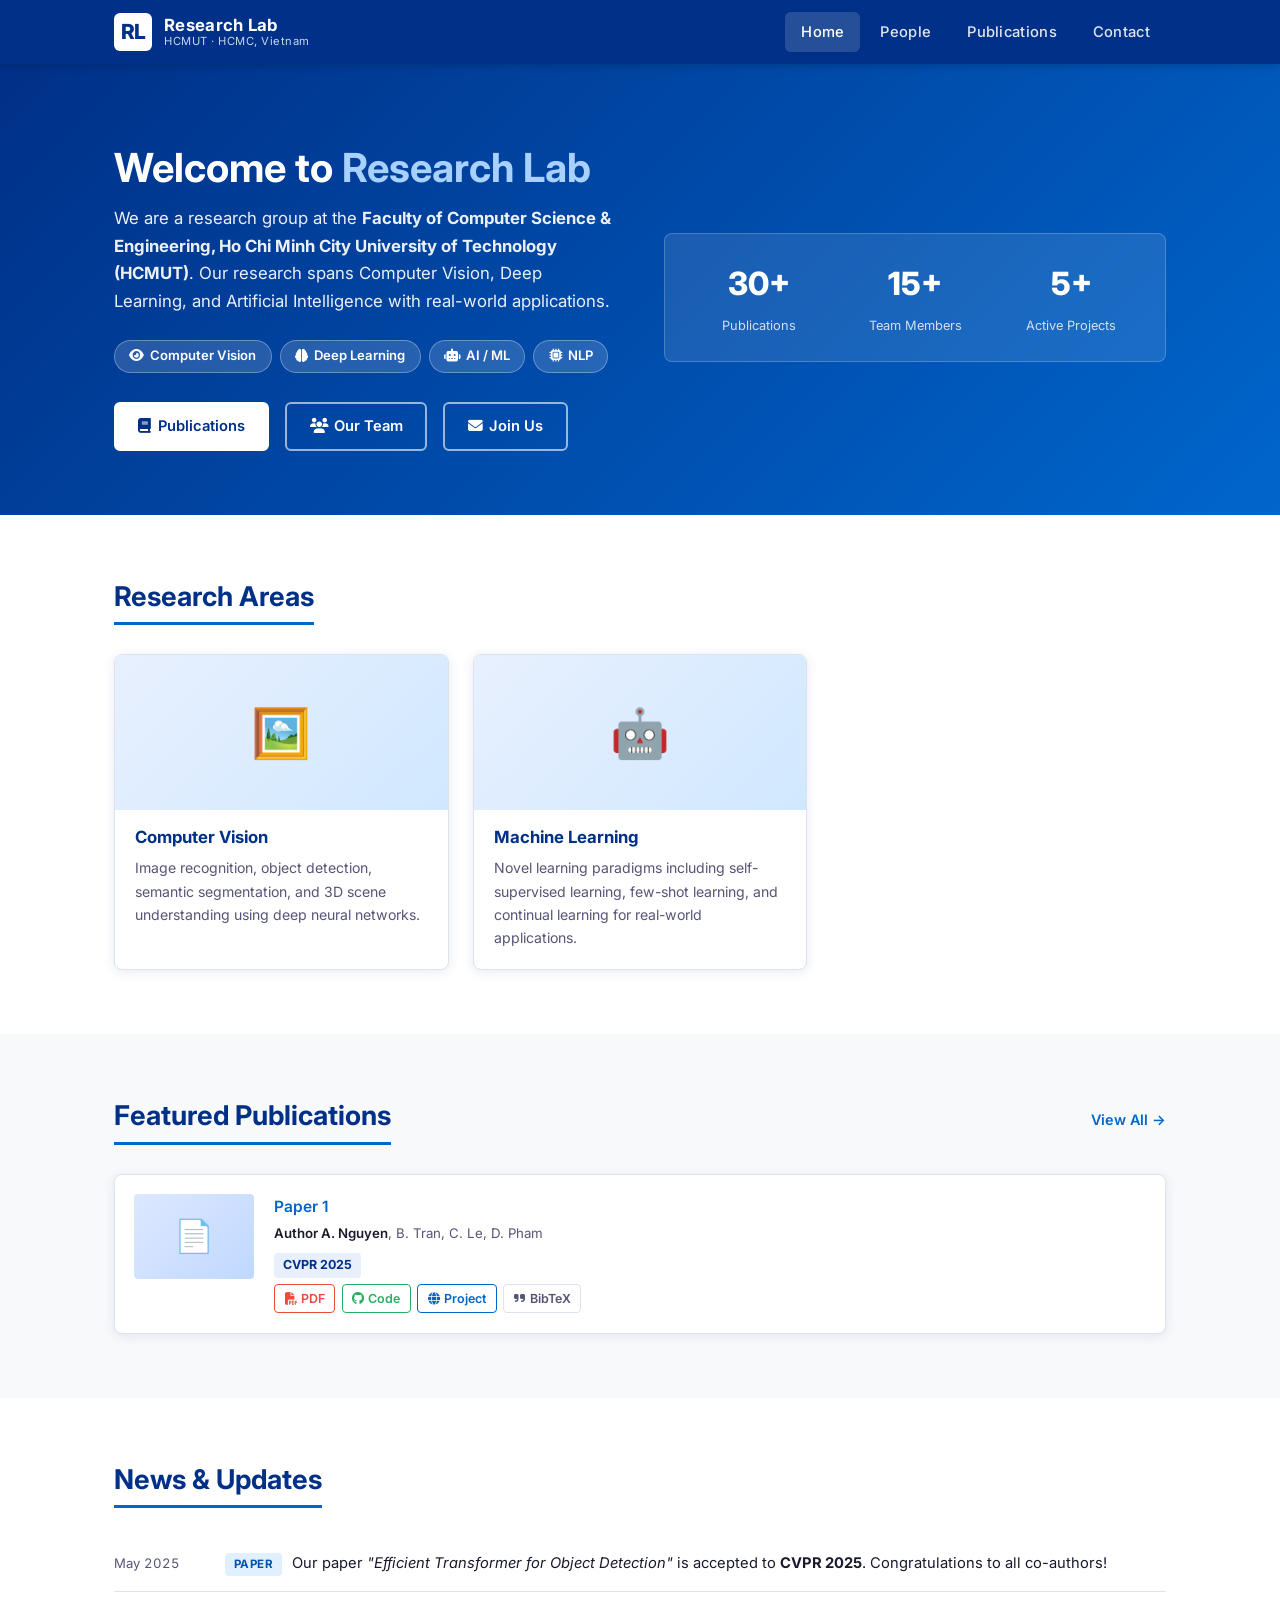
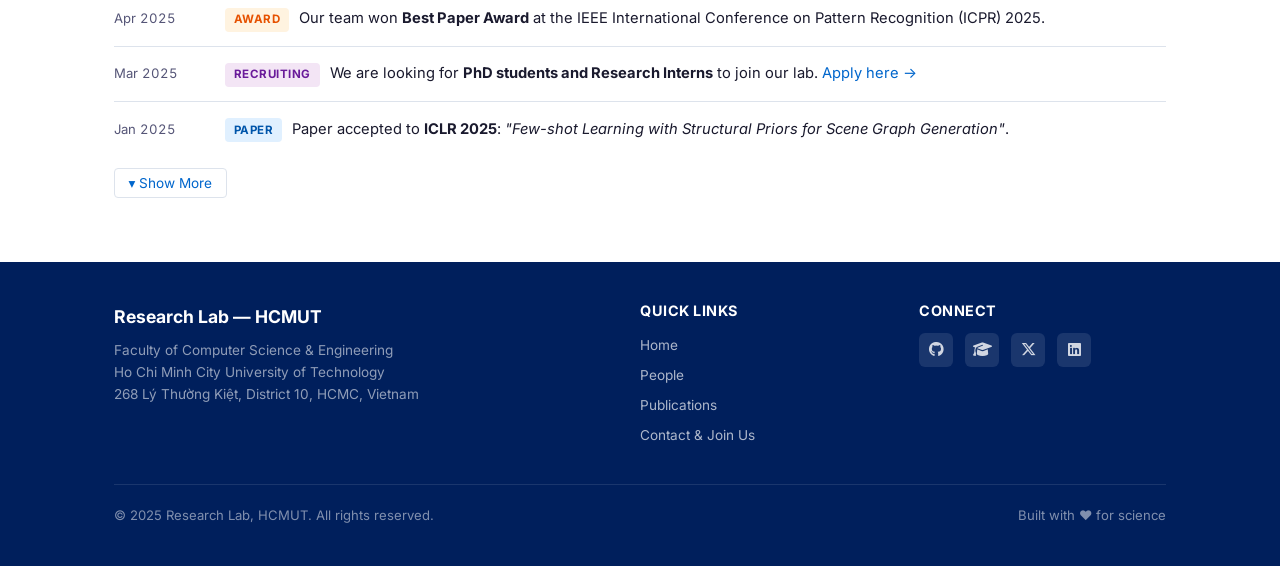
==== commit 9cf97161: "update: reduce research areas to Computer Vision and Machine Learning" ====
--- a/index.html
+++ b/index.html
@@ -99,22 +99,6 @@
         </div>
       </div>
 
-      <div class="research-card">
-        <div class="research-card-img">💬</div>
-        <div class="research-card-body">
-          <h3>Natural Language Processing</h3>
-          <p>Language models, information extraction, machine translation, and multimodal understanding combining vision and language.</p>
-        </div>
-      </div>
-
-      <div class="research-card">
-        <div class="research-card-img">🏥</div>
-        <div class="research-card-body">
-          <h3>AI for Healthcare</h3>
-          <p>Medical image analysis, disease diagnosis assistance, and clinical decision support using AI technologies.</p>
-        </div>
-      </div>
-
     </div>
   </div>
 </section>
@@ -134,7 +118,7 @@
         <div class="paper-thumb">📄</div>
         <div class="paper-info">
           <div class="paper-title">
-            <a href="#">An Efficient Transformer Architecture for Real-Time Object Detection in Autonomous Driving</a>
+            <a href="#">Paper 1</a>
           </div>
           <div class="paper-authors">
             <em>Author A. Nguyen</em>, B. Tran, C. Le, D. Pham
@@ -149,44 +133,7 @@
         </div>
       </div>
 
-      <!-- Paper 2 -->
-      <div class="paper-card">
-        <div class="paper-thumb">📄</div>
-        <div class="paper-info">
-          <div class="paper-title">
-            <a href="#">Self-Supervised Representation Learning for Medical Image Segmentation</a>
-          </div>
-          <div class="paper-authors">
-            B. Tran, <em>Author A. Nguyen</em>, E. Hoang, F. Dinh
-          </div>
-          <span class="paper-venue-tag">NeurIPS 2024</span>
-          <div class="paper-links">
-            <a href="#" class="paper-link pdf"><i class="fa-solid fa-file-pdf"></i> PDF</a>
-            <a href="#" class="paper-link code"><i class="fa-brands fa-github"></i> Code</a>
-            <a href="#" class="paper-link"><i class="fa-solid fa-quote-right"></i> BibTeX</a>
-          </div>
-        </div>
-      </div>
-
-      <!-- Paper 3 -->
-      <div class="paper-card">
-        <div class="paper-thumb">📄</div>
-        <div class="paper-info">
-          <div class="paper-title">
-            <a href="#">Multimodal Learning for Vietnamese Document Understanding</a>
-          </div>
-          <div class="paper-authors">
-            C. Le, G. Vo, <em>Author A. Nguyen</em>
-          </div>
-          <span class="paper-venue-tag">ACL 2024</span>
-          <div class="paper-links">
-            <a href="#" class="paper-link pdf"><i class="fa-solid fa-file-pdf"></i> PDF</a>
-            <a href="#" class="paper-link"><i class="fa-solid fa-database"></i> Dataset</a>
-            <a href="#" class="paper-link"><i class="fa-solid fa-quote-right"></i> BibTeX</a>
-          </div>
-        </div>
-      </div>
-
+     
     </div>
   </div>
 </section>
--- a/css/style.css
+++ b/css/style.css
@@ -57,7 +57,7 @@
 /* ===== LAYOUT ===== */
 .container { max-width: var(--max-width); margin: 0 auto; padding: 0 1.5rem; }
 section { padding: 4rem 0; }
-section:nth-child(even) { background: var(--bg-section); }
+section:nth-child(even):not(.hero) { background: var(--bg-section); }
 
 /* ===== NAVBAR ===== */
 .navbar {
